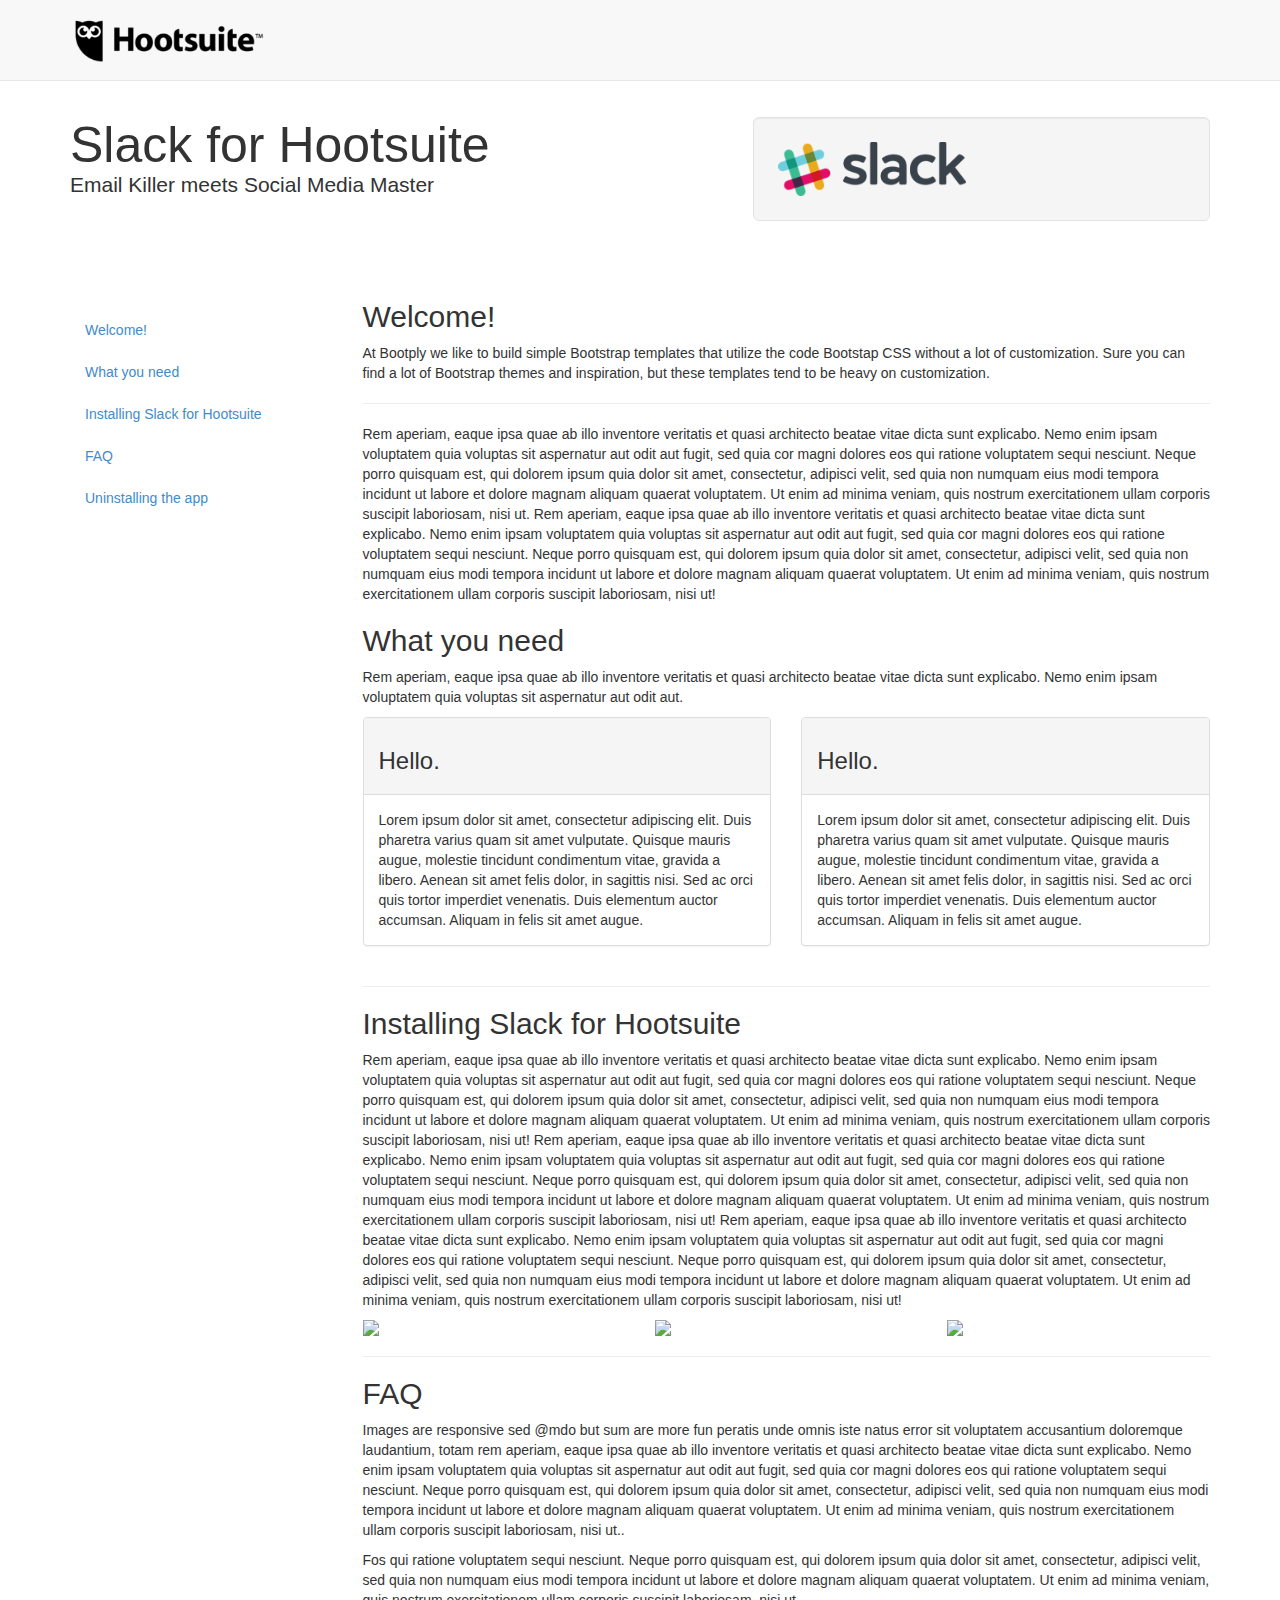
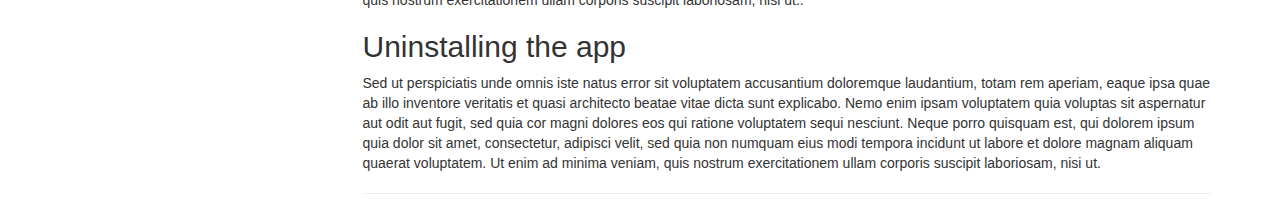
==== user-guide/index.html @ 835536ad "fixed fb prof img" ====
<!DOCTYPE html>
<html lang="en">
	<head>
		<meta http-equiv="content-type" content="text/html; charset=UTF-8">
		<meta charset="utf-8">
		<title>Bootstrap 3 Affix Sidebar</title>
		<meta name="generator" content="Bootply" />
		<meta name="viewport" content="width=device-width, initial-scale=1, maximum-scale=1">
		<link href="css/bootstrap.min.css" rel="stylesheet">
		<!--[if lt IE 9]>
			<script src="//html5shim.googlecode.com/svn/trunk/html5.js"></script>
		<![endif]-->
		<link href="css/styles.css" rel="stylesheet">
	</head>
	<body>
<nav class="navbar navbar-default navbar-fixed-top" role="banner">
  <div class="container nav-cont">
    <div class="navbar-header">
      <button class="navbar-toggle" type="button" data-toggle="collapse" data-target=".navbar-collapse">
        <span class="sr-only">Toggle navigation</span>
        <span class="icon-bar"></span>
        <span class="icon-bar"></span>
        <span class="icon-bar"></span>
      </button>
      <a href="/" class="navbar-brand"><img src="../img/hootsuite-nav-logo.png" class="hs-logo-square img-responsive"></a>
    </div>
    <nav class="collapse navbar-collapse" role="navigation">
      <ul class="nav navbar-nav">
      </ul>
    </nav>
  </div>
</nav>

<div id="masthead">  
  <div class="container">
      <div class="row">
        <div class="col-md-7">
          <h1>Slack for Hootsuite
            <p class="lead">Email Killer meets Social Media Master</p>
          </h1>
        </div>
        <div class="col-md-5">
            <div class="well well-lg"> 
              <div class="row">
                <div class="col-sm-6">
        	      	<img src="../img/slack-logo.png" class="img-responsive">
                </div>
              </div>
            </div>
        </div>
      </div> 
  </div><!--/container-->
</div><!--/masthead-->

<!--main-->
<div class="container">
	<div class="row">
      <!--left-->
      <div class="col-md-3" id="leftCol">
        <ul class="nav nav-stacked" id="sidebar">
          <li><a href="#sec0">Welcome!</a></li>
          <li><a href="#sec1">What you need</a></li>
          <li><a href="#sec2">Installing Slack for Hootsuite</a></li>
          <li><a href="#sec3">FAQ</a></li>
          <li><a href="#sec4">Uninstalling the app</a></li>
        </ul>
      </div><!--/left-->
      
      <!--right-->
      <div class="col-md-9">
        <h2 id="sec0">Welcome!</h2>
        <p>
          At Bootply we like to build simple Bootstrap templates that utilize the code Bootstap CSS without a lot of customization. Sure you can 
          find a lot of Bootstrap themes and inspiration, but these templates tend to be heavy on customization.</p>
        
        <hr>
        <p>
          Rem aperiam, eaque ipsa quae ab illo inventore veritatis et quasi architecto beatae vitae 
          dicta sunt explicabo. Nemo enim ipsam voluptatem quia voluptas sit aspernatur aut odit aut fugit, sed quia cor magni dolores 
          eos qui ratione voluptatem sequi nesciunt. Neque porro quisquam est, qui dolorem ipsum quia dolor sit amet, consectetur, adipisci velit, 
          sed quia non numquam eius modi tempora incidunt ut labore et dolore magnam aliquam quaerat voluptatem. 
          Ut enim ad minima veniam, quis nostrum exercitationem ullam corporis suscipit laboriosam, nisi ut.              
          Rem aperiam, eaque ipsa quae ab illo inventore veritatis et quasi architecto beatae vitae 
          dicta sunt explicabo. Nemo enim ipsam voluptatem quia voluptas sit aspernatur aut odit aut fugit, sed quia cor magni dolores 
          eos qui ratione voluptatem sequi nesciunt. Neque porro quisquam est, qui dolorem ipsum quia dolor sit amet, consectetur, adipisci velit, 
          sed quia non numquam eius modi tempora incidunt ut labore et dolore magnam aliquam quaerat voluptatem. 
          Ut enim ad minima veniam, quis nostrum exercitationem ullam corporis suscipit laboriosam, nisi ut!</p>
        
        <h2 id="sec1">What you need</h2>
        <p>
          Rem aperiam, eaque ipsa quae ab illo inventore veritatis et quasi architecto beatae vitae 
          dicta sunt explicabo. Nemo enim ipsam voluptatem quia voluptas sit aspernatur aut odit aut.
        </p>
        <div class="row">
          <div class="col-md-6">
            <div class="panel panel-default">
              <div class="panel-heading"><h3>Hello.</h3></div>
              <div class="panel-body">Lorem ipsum dolor sit amet, consectetur adipiscing elit. Duis pharetra varius quam sit amet vulputate. 
                Quisque mauris augue, molestie tincidunt condimentum vitae, gravida a libero. Aenean sit amet felis 
                dolor, in sagittis nisi. Sed ac orci quis tortor imperdiet venenatis. Duis elementum auctor accumsan. 
                Aliquam in felis sit amet augue.
              </div>
            </div>
          </div>
          <div class="col-md-6">
            <div class="panel panel-default">
              <div class="panel-heading"><h3>Hello.</h3></div>
              <div class="panel-body">Lorem ipsum dolor sit amet, consectetur adipiscing elit. Duis pharetra varius quam sit amet vulputate. 
                Quisque mauris augue, molestie tincidunt condimentum vitae, gravida a libero. Aenean sit amet felis 
                dolor, in sagittis nisi. Sed ac orci quis tortor imperdiet venenatis. Duis elementum auctor accumsan. 
                Aliquam in felis sit amet augue.
              </div>
            </div>
          </div>  
        </div>
        
        <hr>
        
        <h2 id="sec2">Installing Slack for Hootsuite</h2>
        <p>
          Rem aperiam, eaque ipsa quae ab illo inventore veritatis et quasi architecto beatae vitae 
          dicta sunt explicabo. Nemo enim ipsam voluptatem quia voluptas sit aspernatur aut odit aut fugit, sed quia cor magni dolores 
          eos qui ratione voluptatem sequi nesciunt. Neque porro quisquam est, qui dolorem ipsum quia dolor sit amet, consectetur, adipisci velit, 
          sed quia non numquam eius modi tempora incidunt ut labore et dolore magnam aliquam quaerat voluptatem. 
          Ut enim ad minima veniam, quis nostrum exercitationem ullam corporis suscipit laboriosam, nisi ut!

          Rem aperiam, eaque ipsa quae ab illo inventore veritatis et quasi architecto beatae vitae 
          dicta sunt explicabo. Nemo enim ipsam voluptatem quia voluptas sit aspernatur aut odit aut fugit, sed quia cor magni dolores 
          eos qui ratione voluptatem sequi nesciunt. Neque porro quisquam est, qui dolorem ipsum quia dolor sit amet, consectetur, adipisci velit, 
          sed quia non numquam eius modi tempora incidunt ut labore et dolore magnam aliquam quaerat voluptatem. 
          Ut enim ad minima veniam, quis nostrum exercitationem ullam corporis suscipit laboriosam, nisi ut!

          Rem aperiam, eaque ipsa quae ab illo inventore veritatis et quasi architecto beatae vitae 
          dicta sunt explicabo. Nemo enim ipsam voluptatem quia voluptas sit aspernatur aut odit aut fugit, sed quia cor magni dolores 
          eos qui ratione voluptatem sequi nesciunt. Neque porro quisquam est, qui dolorem ipsum quia dolor sit amet, consectetur, adipisci velit, 
          sed quia non numquam eius modi tempora incidunt ut labore et dolore magnam aliquam quaerat voluptatem. 
          Ut enim ad minima veniam, quis nostrum exercitationem ullam corporis suscipit laboriosam, nisi ut!
        </p>
        <div class="row">
          <div class="col-md-4"><img src="//placehold.it/300x300" class="img-responsive"></div>
          <div class="col-md-4"><img src="//placehold.it/300x300" class="img-responsive"></div>
          <div class="col-md-4"><img src="//placehold.it/300x300" class="img-responsive"></div>
        </div>
        
        <hr>
        
        <h2 id="sec3">FAQ</h2>
        <p>
          Images are responsive sed @mdo but sum are more fun peratis unde omnis iste natus error sit voluptatem accusantium doloremque laudantium, 
          totam rem aperiam, eaque ipsa quae ab illo inventore veritatis et quasi architecto beatae vitae 
          dicta sunt explicabo. Nemo enim ipsam voluptatem quia voluptas sit aspernatur aut odit aut fugit, sed quia cor magni dolores 
          eos qui ratione voluptatem sequi nesciunt. Neque porro quisquam est, qui dolorem ipsum quia dolor sit amet, consectetur, adipisci velit, 
          sed quia non numquam eius modi tempora incidunt ut labore et dolore magnam aliquam quaerat voluptatem. 
          Ut enim ad minima veniam, quis nostrum exercitationem ullam corporis suscipit laboriosam, nisi ut..</p>
        <p>
          Fos qui ratione voluptatem sequi nesciunt. Neque porro quisquam est, qui dolorem ipsum quia dolor sit amet, consectetur, adipisci velit, 
          sed quia non numquam eius modi tempora incidunt ut labore et dolore magnam aliquam quaerat voluptatem. 
          Ut enim ad minima veniam, quis nostrum exercitationem ullam corporis suscipit laboriosam, nisi ut..</p>
        
        
        <h2 id="sec4">Uninstalling the app</h2>
        <p>
          Sed ut perspiciatis unde omnis iste natus error sit voluptatem accusantium doloremque laudantium, 
          totam rem aperiam, eaque ipsa quae ab illo inventore veritatis et quasi architecto beatae vitae 
          dicta sunt explicabo. Nemo enim ipsam voluptatem quia voluptas sit aspernatur aut odit aut fugit, sed quia cor magni dolores 
          eos qui ratione voluptatem sequi nesciunt. Neque porro quisquam est, qui dolorem ipsum quia dolor sit amet, consectetur, adipisci velit, 
          sed quia non numquam eius modi tempora incidunt ut labore et dolore magnam aliquam quaerat voluptatem. 
          Ut enim ad minima veniam, quis nostrum exercitationem ullam corporis suscipit laboriosam, nisi ut.</p>
        
        <hr>

        </div><!--/right-->
  	</div><!--/row-->
</div><!--/container-->



	<!-- script references -->
		<script src="js/jquery-2.2.0.min.js"></script>
		<script src="js/bootstrap.min.js"></script>
		<script src="js/scripts.js"></script>
	</body>
</html>
---- user-guide/css/styles.css ----
/*
A Bootstrap 3.1 affix sidebar template
from http://bootply.com

This CSS code should follow the 'bootstrap.css'
in your HTML file.

license: MIT
author: bootply.com
*/

body {
 padding-top:50px;
}

#masthead { 
  margin-top:30px;
  min-height:200px;
}

#masthead h1 {
 font-size: 30px;
 line-height: 1;
 padding-top:20px;
}

#masthead .well {
 margin-top:8%;
}

@media screen and (min-width: 768px) {
  #masthead h1 {
    font-size: 50px;
  }
}

.navbar-bright {
 background-color:#111155;
 color:#fff;
}

.nav-cont{
  margin-bottom:30px;
}

.hs-logo-square{
  height:50px;
}

.affix-top,.affix{
 position: static;
}

@media (min-width: 979px) {
  #sidebar.affix-top {
    position: static;
  	margin-top:30px;
  	width:228px;
  }
  
  #sidebar.affix {
    position: fixed;
    top:70px;
    width:228px;
  }
}

#sidebar li.active {
  border:0 #eee solid;
  border-right-width:5px;
}
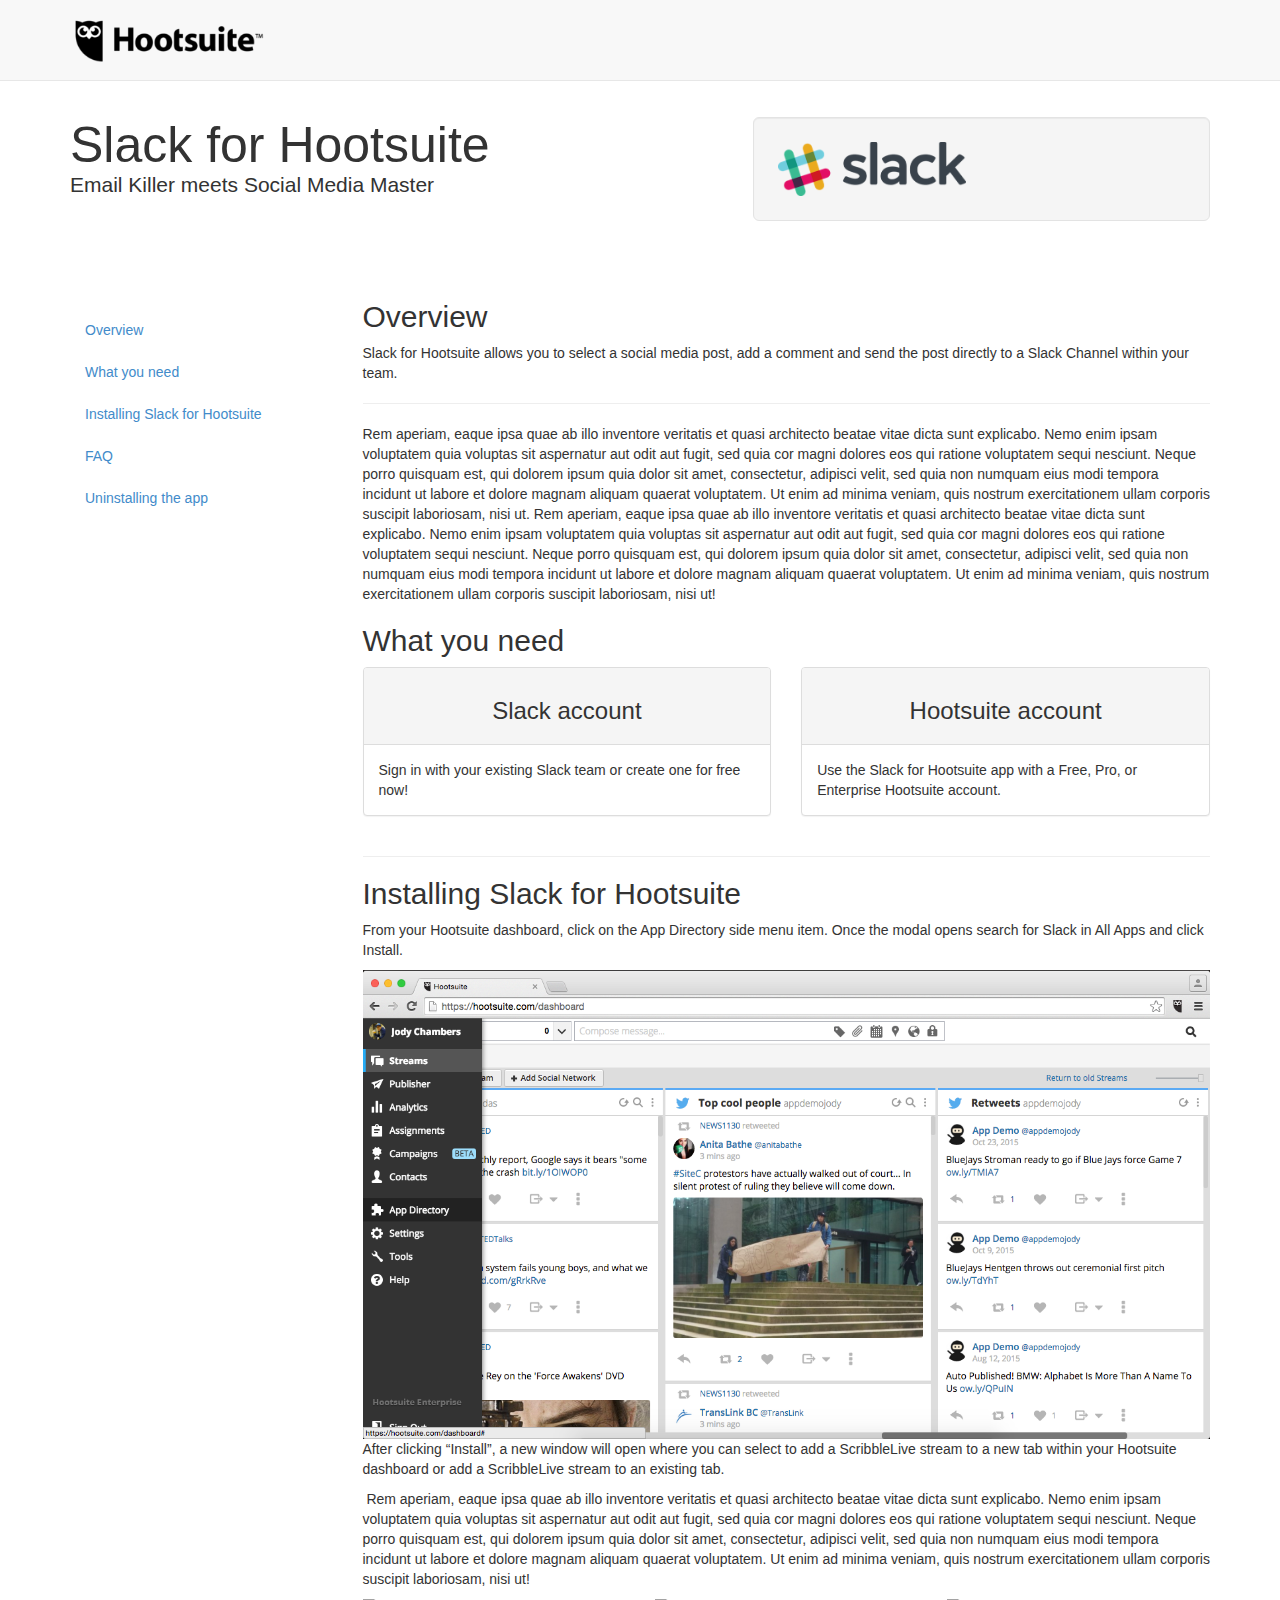
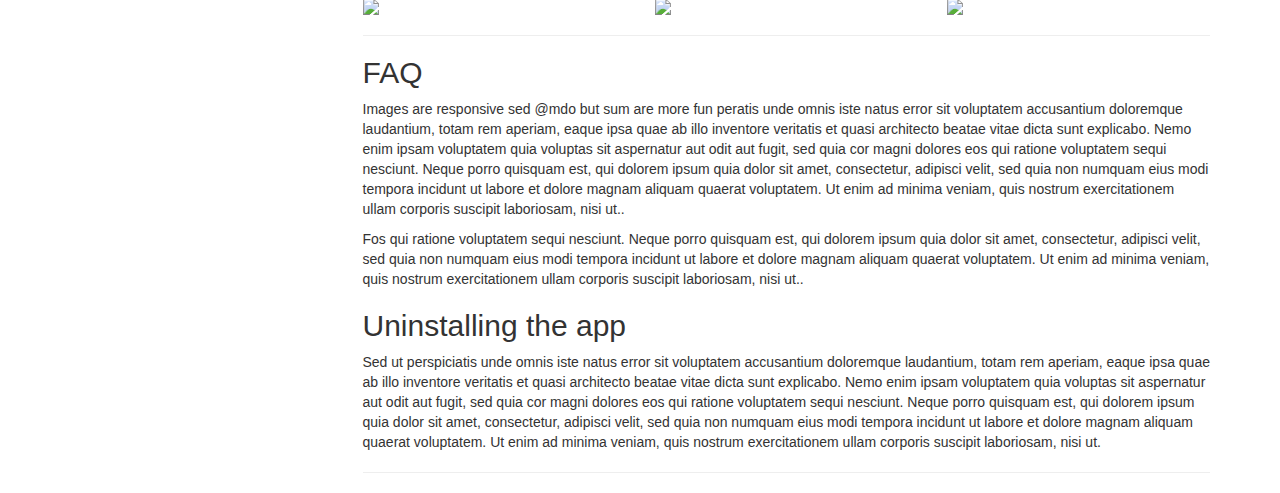
==== commit ca4d1580: "initial commit" ====
--- a/user-guide/index.html
+++ b/user-guide/index.html
@@ -3,7 +3,7 @@
 	<head>
 		<meta http-equiv="content-type" content="text/html; charset=UTF-8">
 		<meta charset="utf-8">
-		<title>Bootstrap 3 Affix Sidebar</title>
+		<title>Slack for Hootsuite</title>
 		<meta name="generator" content="Bootply" />
 		<meta name="viewport" content="width=device-width, initial-scale=1, maximum-scale=1">
 		<link href="css/bootstrap.min.css" rel="stylesheet">
@@ -58,7 +58,7 @@
       <!--left-->
       <div class="col-md-3" id="leftCol">
         <ul class="nav nav-stacked" id="sidebar">
-          <li><a href="#sec0">Welcome!</a></li>
+          <li><a href="#sec0">Overview</a></li>
           <li><a href="#sec1">What you need</a></li>
           <li><a href="#sec2">Installing Slack for Hootsuite</a></li>
           <li><a href="#sec3">FAQ</a></li>
@@ -68,11 +68,10 @@
       
       <!--right-->
       <div class="col-md-9">
-        <h2 id="sec0">Welcome!</h2>
+        <h2 id="sec0">Overview</h2>
         <p>
-          At Bootply we like to build simple Bootstrap templates that utilize the code Bootstap CSS without a lot of customization. Sure you can 
-          find a lot of Bootstrap themes and inspiration, but these templates tend to be heavy on customization.</p>
-        
+          Slack for Hootsuite allows you to select a social media post, add a comment and send the post directly to a Slack Channel within your team.
+        </p>
         <hr>
         <p>
           Rem aperiam, eaque ipsa quae ab illo inventore veritatis et quasi architecto beatae vitae 
@@ -84,31 +83,25 @@
           dicta sunt explicabo. Nemo enim ipsam voluptatem quia voluptas sit aspernatur aut odit aut fugit, sed quia cor magni dolores 
           eos qui ratione voluptatem sequi nesciunt. Neque porro quisquam est, qui dolorem ipsum quia dolor sit amet, consectetur, adipisci velit, 
           sed quia non numquam eius modi tempora incidunt ut labore et dolore magnam aliquam quaerat voluptatem. 
-          Ut enim ad minima veniam, quis nostrum exercitationem ullam corporis suscipit laboriosam, nisi ut!</p>
+          Ut enim ad minima veniam, quis nostrum exercitationem ullam corporis suscipit laboriosam, nisi ut!
+        </p>
         
         <h2 id="sec1">What you need</h2>
         <p>
-          Rem aperiam, eaque ipsa quae ab illo inventore veritatis et quasi architecto beatae vitae 
-          dicta sunt explicabo. Nemo enim ipsam voluptatem quia voluptas sit aspernatur aut odit aut.
+
         </p>
         <div class="row">
           <div class="col-md-6">
             <div class="panel panel-default">
-              <div class="panel-heading"><h3>Hello.</h3></div>
-              <div class="panel-body">Lorem ipsum dolor sit amet, consectetur adipiscing elit. Duis pharetra varius quam sit amet vulputate. 
-                Quisque mauris augue, molestie tincidunt condimentum vitae, gravida a libero. Aenean sit amet felis 
-                dolor, in sagittis nisi. Sed ac orci quis tortor imperdiet venenatis. Duis elementum auctor accumsan. 
-                Aliquam in felis sit amet augue.
+              <div class="panel-heading"><h3>Slack account</h3></div>
+              <div class="panel-body">Sign in with your existing Slack team or create one for free now!
               </div>
             </div>
           </div>
           <div class="col-md-6">
             <div class="panel panel-default">
-              <div class="panel-heading"><h3>Hello.</h3></div>
-              <div class="panel-body">Lorem ipsum dolor sit amet, consectetur adipiscing elit. Duis pharetra varius quam sit amet vulputate. 
-                Quisque mauris augue, molestie tincidunt condimentum vitae, gravida a libero. Aenean sit amet felis 
-                dolor, in sagittis nisi. Sed ac orci quis tortor imperdiet venenatis. Duis elementum auctor accumsan. 
-                Aliquam in felis sit amet augue.
+              <div class="panel-heading"><h3>Hootsuite account</h3></div>
+              <div class="panel-body">Use the Slack for Hootsuite app with a Free, Pro, or Enterprise Hootsuite account.
               </div>
             </div>
           </div>  
@@ -118,18 +111,15 @@
         
         <h2 id="sec2">Installing Slack for Hootsuite</h2>
         <p>
-          Rem aperiam, eaque ipsa quae ab illo inventore veritatis et quasi architecto beatae vitae 
-          dicta sunt explicabo. Nemo enim ipsam voluptatem quia voluptas sit aspernatur aut odit aut fugit, sed quia cor magni dolores 
-          eos qui ratione voluptatem sequi nesciunt. Neque porro quisquam est, qui dolorem ipsum quia dolor sit amet, consectetur, adipisci velit, 
-          sed quia non numquam eius modi tempora incidunt ut labore et dolore magnam aliquam quaerat voluptatem. 
-          Ut enim ad minima veniam, quis nostrum exercitationem ullam corporis suscipit laboriosam, nisi ut!
-
-          Rem aperiam, eaque ipsa quae ab illo inventore veritatis et quasi architecto beatae vitae 
-          dicta sunt explicabo. Nemo enim ipsam voluptatem quia voluptas sit aspernatur aut odit aut fugit, sed quia cor magni dolores 
-          eos qui ratione voluptatem sequi nesciunt. Neque porro quisquam est, qui dolorem ipsum quia dolor sit amet, consectetur, adipisci velit, 
-          sed quia non numquam eius modi tempora incidunt ut labore et dolore magnam aliquam quaerat voluptatem. 
-          Ut enim ad minima veniam, quis nostrum exercitationem ullam corporis suscipit laboriosam, nisi ut!
-
+          From your Hootsuite dashboard, click on the App Directory side menu item.  Once the modal opens search for Slack in All Apps and click Install.
+        </p>
+        <img class="img-responsive" src="img/hs-slack-install-1.png" title="Open App Directory from Hootsuite Dashboard" alt="Hootsuite App Directory">
+        <p>
+          After clicking “Install”, a new window will open where you can select to add a
+          ScribbleLive stream to a new tab within your Hootsuite dashboard or add a ScribbleLive
+          stream to an existing tab.
+        </p>
+        <img src="img/hs-slack-install-2" title="" alt="">
           Rem aperiam, eaque ipsa quae ab illo inventore veritatis et quasi architecto beatae vitae 
           dicta sunt explicabo. Nemo enim ipsam voluptatem quia voluptas sit aspernatur aut odit aut fugit, sed quia cor magni dolores 
           eos qui ratione voluptatem sequi nesciunt. Neque porro quisquam est, qui dolorem ipsum quia dolor sit amet, consectetur, adipisci velit, 
--- a/user-guide/css/styles.css
+++ b/user-guide/css/styles.css
@@ -69,3 +69,7 @@
   border:0 #eee solid;
   border-right-width:5px;
 }
+
+.panel-heading{
+  text-align: center;
+}
